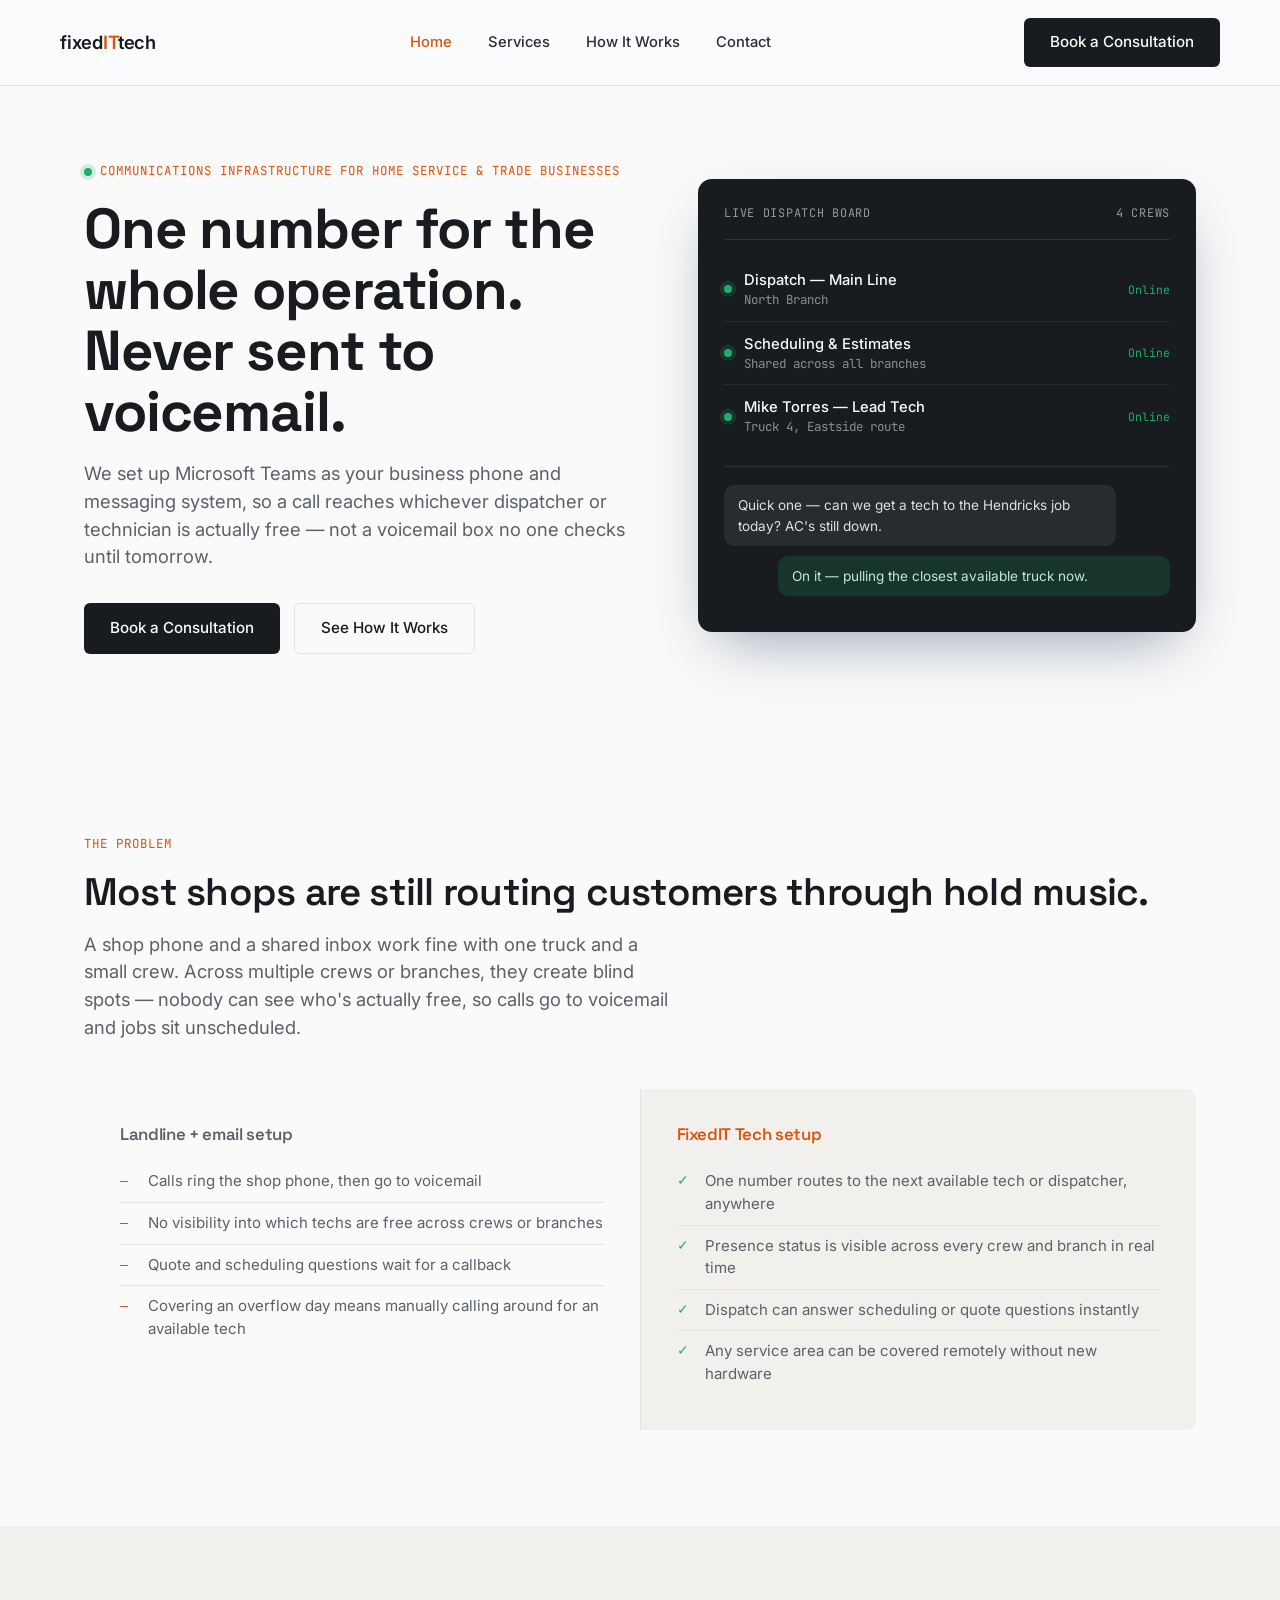
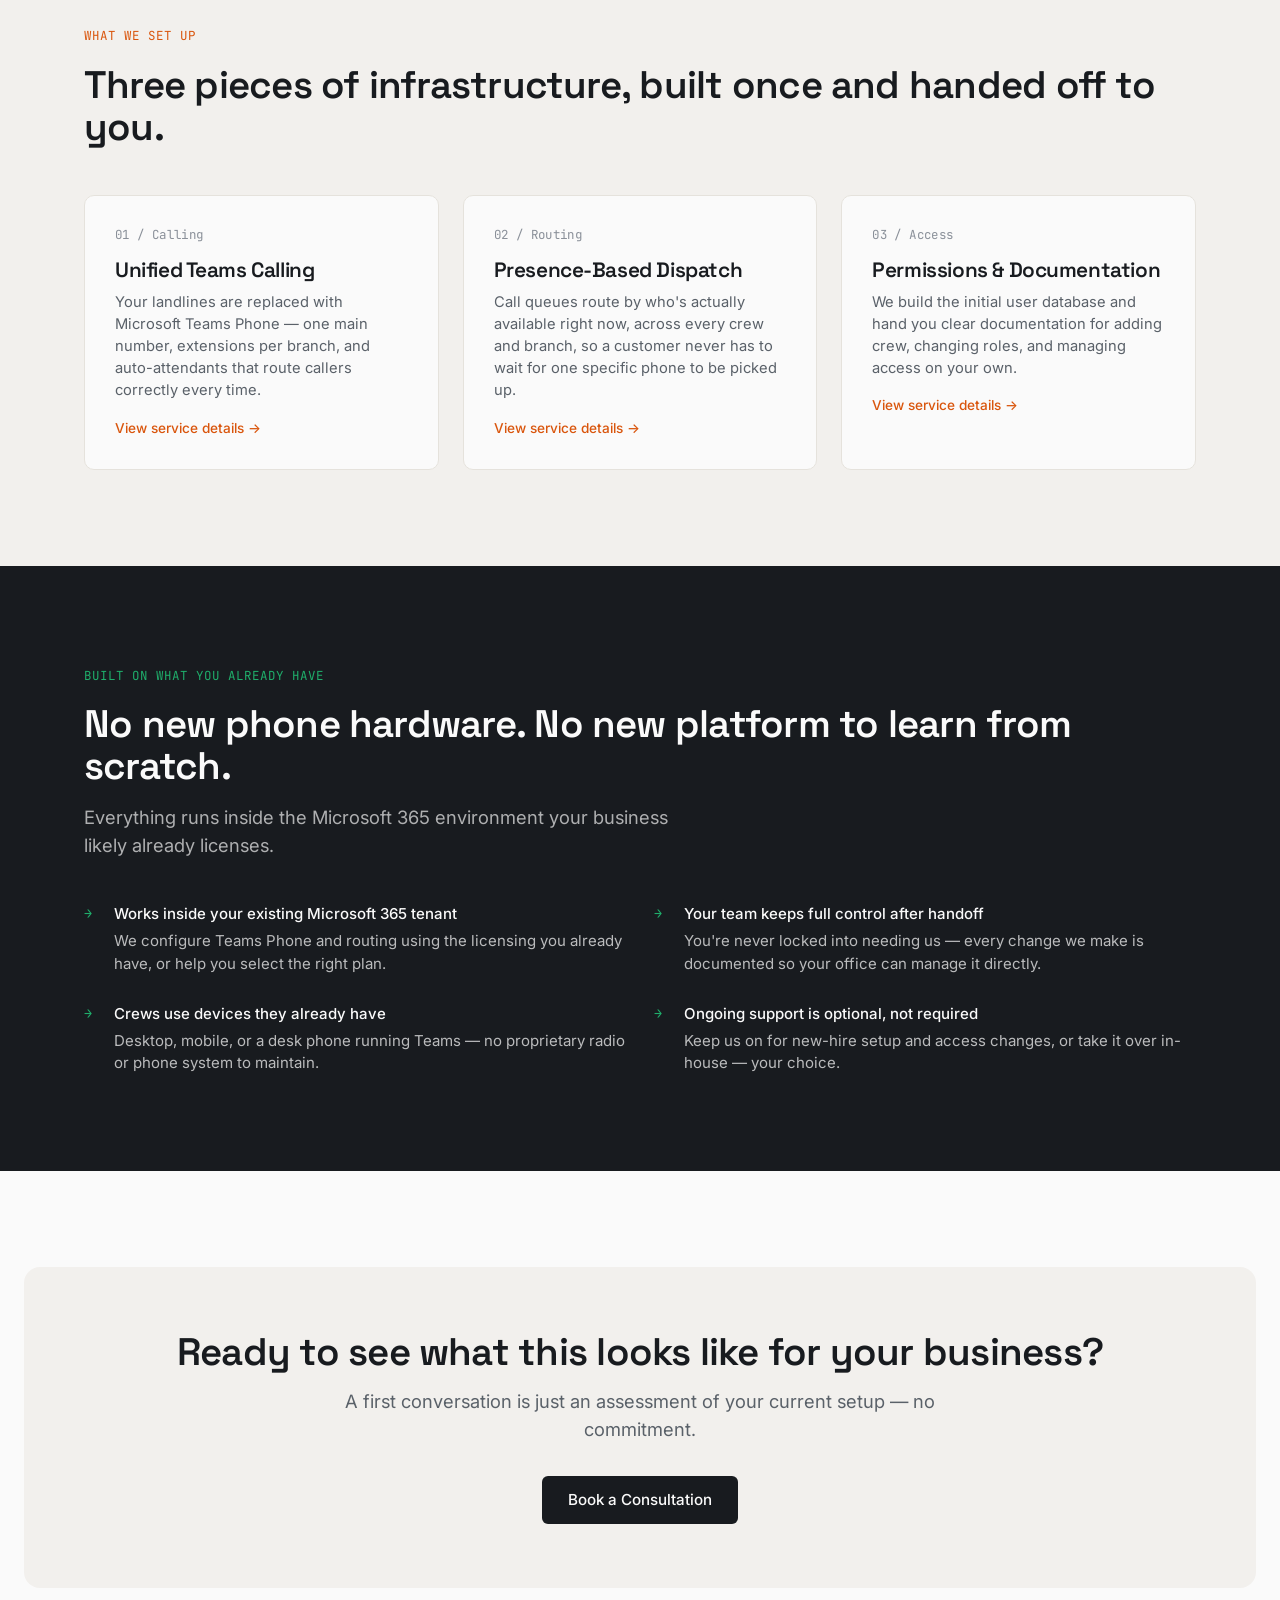
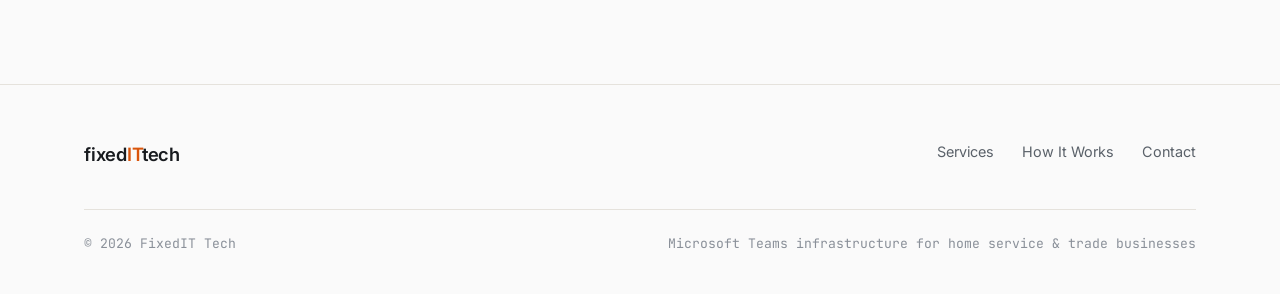
==== index.html @ 19139091 "Add files via upload" ====
<!DOCTYPE html>
<html lang="en">
<head>
<meta charset="UTF-8">
<meta name="viewport" content="width=device-width, initial-scale=1.0">
<title>FixedIT Tech — Microsoft Teams communications for home service & trade businesses</title>
<meta name="description" content="FixedIT Tech sets up Microsoft Teams calling, presence-based dispatch routing, and managed permissions so home service and trade businesses can replace outdated phone systems with real-time, cross-crew communication.">
<link rel="stylesheet" href="css/styles.css">
</head>
<body>

<header class="site-nav">
  <div class="wrap nav-inner">
    <a href="index.html" class="logo">fixed<span class="accent">IT</span>tech</a>
    <nav class="nav-links">
      <a href="index.html" class="current">Home</a>
      <a href="services.html">Services</a>
      <a href="how-it-works.html">How It Works</a>
      <a href="contact.html">Contact</a>
    </nav>
    <div class="nav-cta">
      <a href="contact.html" class="btn btn-primary">Book a Consultation</a>
      <button class="nav-toggle" aria-label="Toggle menu"><span></span><span></span><span></span></button>
    </div>
  </div>
</header>

<section class="hero">
  <div class="wrap hero-grid">
    <div>
      <span class="eyebrow"><span class="dot"></span> Communications infrastructure for home service & trade businesses</span>
      <h1>One number for the whole operation. Never sent to voicemail.</h1>
      <p class="lede">We set up Microsoft Teams as your business phone and messaging system, so a call reaches whichever dispatcher or technician is actually free — not a voicemail box no one checks until tomorrow.</p>
      <div class="btn-row">
        <a href="contact.html" class="btn btn-primary">Book a Consultation</a>
        <a href="how-it-works.html" class="btn btn-ghost">See How It Works</a>
      </div>
    </div>

    <div class="presence-panel reveal">
      <div class="presence-panel-head">
        <span>Live dispatch board</span>
        <span>4 crews</span>
      </div>
      <div class="presence-row">
        <span class="dot"></span>
        <div class="presence-info">
          <div class="presence-name">Dispatch — Main Line</div>
          <div class="presence-loc">North Branch</div>
        </div>
        <span class="presence-status">Online</span>
      </div>
      <div class="presence-row">
        <span class="dot"></span>
        <div class="presence-info">
          <div class="presence-name">Scheduling &amp; Estimates</div>
          <div class="presence-loc">Shared across all branches</div>
        </div>
        <span class="presence-status">Online</span>
      </div>
      <div class="presence-row">
        <span class="dot"></span>
        <div class="presence-info">
          <div class="presence-name">Mike Torres — Lead Tech</div>
          <div class="presence-loc">Truck 4, Eastside route</div>
        </div>
        <span class="presence-status">Online</span>
      </div>
      <div class="panel-chat">
        <div class="bubble">Quick one — can we get a tech to the Hendricks job today? AC's still down.</div>
        <div class="bubble reply">On it — pulling the closest available truck now.</div>
      </div>
    </div>
  </div>
</section>

<section>
  <div class="wrap reveal">
    <span class="eyebrow">The problem</span>
    <h2>Most shops are still routing customers through hold music.</h2>
    <p class="lede">A shop phone and a shared inbox work fine with one truck and a small crew. Across multiple crews or branches, they create blind spots — nobody can see who's actually free, so calls go to voicemail and jobs sit unscheduled.</p>

    <div class="split-compare">
      <div class="compare-col is-before">
        <h4 class="before-label">Landline + email setup</h4>
        <ul class="compare-list">
          <li><span class="mark">―</span> Calls ring the shop phone, then go to voicemail</li>
          <li><span class="mark">―</span> No visibility into which techs are free across crews or branches</li>
          <li><span class="mark">―</span> Quote and scheduling questions wait for a callback</li>
          <li><span class="mark">―</span> Covering an overflow day means manually calling around for an available tech</li>
        </ul>
      </div>
      <div class="compare-col is-after">
        <h4 class="after-label">FixedIT Tech setup</h4>
        <ul class="compare-list">
          <li><span class="mark">✓</span> One number routes to the next available tech or dispatcher, anywhere</li>
          <li><span class="mark">✓</span> Presence status is visible across every crew and branch in real time</li>
          <li><span class="mark">✓</span> Dispatch can answer scheduling or quote questions instantly</li>
          <li><span class="mark">✓</span> Any service area can be covered remotely without new hardware</li>
        </ul>
      </div>
    </div>
  </div>
</section>

<section style="background: var(--pale-gray);">
  <div class="wrap reveal">
    <span class="eyebrow">What we set up</span>
    <h2>Three pieces of infrastructure, built once and handed off to you.</h2>
    <div class="pillar-grid">
      <div class="pillar-card">
        <span class="mono-label">01 / Calling</span>
        <h3>Unified Teams Calling</h3>
        <p>Your landlines are replaced with Microsoft Teams Phone — one main number, extensions per branch, and auto-attendants that route callers correctly every time.</p>
        <a href="services.html" class="more">View service details →</a>
      </div>
      <div class="pillar-card">
        <span class="mono-label">02 / Routing</span>
        <h3>Presence-Based Dispatch</h3>
        <p>Call queues route by who's actually available right now, across every crew and branch, so a customer never has to wait for one specific phone to be picked up.</p>
        <a href="services.html" class="more">View service details →</a>
      </div>
      <div class="pillar-card">
        <span class="mono-label">03 / Access</span>
        <h3>Permissions &amp; Documentation</h3>
        <p>We build the initial user database and hand you clear documentation for adding crew, changing roles, and managing access on your own.</p>
        <a href="services.html" class="more">View service details →</a>
      </div>
    </div>
  </div>
</section>

<section class="trust-strip">
  <div class="wrap reveal">
    <span class="eyebrow" style="color: var(--presence-green);">Built on what you already have</span>
    <h2>No new phone hardware. No new platform to learn from scratch.</h2>
    <p class="lede">Everything runs inside the Microsoft 365 environment your business likely already licenses.</p>
    <div class="trust-grid">
      <div class="trust-item">
        <span class="mark">→</span>
        <p><strong>Works inside your existing Microsoft 365 tenant</strong>We configure Teams Phone and routing using the licensing you already have, or help you select the right plan.</p>
      </div>
      <div class="trust-item">
        <span class="mark">→</span>
        <p><strong>Your team keeps full control after handoff</strong>You're never locked into needing us — every change we make is documented so your office can manage it directly.</p>
      </div>
      <div class="trust-item">
        <span class="mark">→</span>
        <p><strong>Crews use devices they already have</strong>Desktop, mobile, or a desk phone running Teams — no proprietary radio or phone system to maintain.</p>
      </div>
      <div class="trust-item">
        <span class="mark">→</span>
        <p><strong>Ongoing support is optional, not required</strong>Keep us on for new-hire setup and access changes, or take it over in-house — your choice.</p>
      </div>
    </div>
  </div>
</section>

<section>
  <div class="cta-band reveal">
    <h2>Ready to see what this looks like for your business?</h2>
    <p class="lede" style="margin: 16px auto 0;">A first conversation is just an assessment of your current setup — no commitment.</p>
    <div class="btn-row">
      <a href="contact.html" class="btn btn-primary">Book a Consultation</a>
    </div>
  </div>
</section>

<footer>
  <div class="wrap">
    <div class="footer-inner">
      <a href="index.html" class="logo">fixed<span class="accent">IT</span>tech</a>
      <div class="footer-links">
        <a href="services.html">Services</a>
        <a href="how-it-works.html">How It Works</a>
        <a href="contact.html">Contact</a>
      </div>
    </div>
    <div class="footer-bottom">
      <span>© 2026 FixedIT Tech</span>
      <span>Microsoft Teams infrastructure for home service & trade businesses</span>
    </div>
  </div>
</footer>

<script src="js/script.js"></script>
</body>
</html>
---- css/styles.css ----
/* ===================================================================
   FixedIT Tech — design tokens (Home Services & Field Trades edition)
   Palette: confident, modern, professional. Signature: live dispatch status.
=================================================================== */

@import url('https://fonts.googleapis.com/css2?family=Space+Grotesk:wght@500;600;700&family=Inter:wght@400;500;600&family=JetBrains+Mono:wght@400;500&display=swap');

:root {
  --ink-dark: #181B1F;
  --ink-dark-soft: #2A2E33;
  --white: #FAFAFA;
  --accent-amber: #D9550C;
  --accent-amber-bright: #F2691A;
  --presence-green: #1FAE6B;
  --presence-green-soft: rgba(31, 174, 107, 0.18);
  --slate: #5A6169;
  --slate-light: #8A9099;
  --pale-gray: #F2F0ED;
  --border-gray: #E5E2DC;
  --warn-red: #B3401F;

  --font-display: 'Space Grotesk', sans-serif;
  --font-body: 'Inter', -apple-system, sans-serif;
  --font-mono: 'JetBrains Mono', monospace;

  --container: 1160px;
  --radius: 10px;
  --radius-sm: 6px;
}

/* ---------- Reset ---------- */
* { margin: 0; padding: 0; box-sizing: border-box; }
html { scroll-behavior: smooth; }
body {
  font-family: var(--font-body);
  color: var(--ink-dark);
  background: var(--white);
  line-height: 1.5;
  -webkit-font-smoothing: antialiased;
}
img { max-width: 100%; display: block; }
a { color: inherit; text-decoration: none; }
ul { list-style: none; }
button { font: inherit; cursor: pointer; border: none; background: none; }
input, textarea, select { font: inherit; }

@media (prefers-reduced-motion: reduce) {
  *, *::before, *::after {
    animation-duration: 0.001ms !important;
    animation-iteration-count: 1 !important;
    transition-duration: 0.001ms !important;
    scroll-behavior: auto !important;
  }
}

:focus-visible {
  outline: 2px solid var(--accent-amber-bright);
  outline-offset: 3px;
}

/* ---------- Layout ---------- */
.wrap {
  max-width: var(--container);
  margin: 0 auto;
  padding: 0 24px;
}
section { padding: 96px 0; }
@media (max-width: 720px) {
  section { padding: 64px 0; }
}

/* ---------- Typography ---------- */
.eyebrow {
  font-family: var(--font-mono);
  font-size: 0.78rem;
  letter-spacing: 0.08em;
  text-transform: uppercase;
  color: var(--accent-amber);
  display: inline-flex;
  align-items: center;
  gap: 8px;
  margin-bottom: 18px;
}
h1, h2, h3, h4 {
  font-family: var(--font-display);
  font-weight: 600;
  color: var(--ink-dark);
  letter-spacing: -0.02em;
  line-height: 1.08;
}
h1 { font-size: clamp(2.4rem, 4.4vw, 3.6rem); font-weight: 700; }
h2 { font-size: clamp(1.8rem, 3vw, 2.5rem); }
h3 { font-size: 1.3rem; }
h4 { font-size: 1.05rem; }
p { color: var(--slate); }
.lede {
  font-size: 1.15rem;
  color: var(--slate);
  max-width: 50ch;
  margin-top: 18px;
}
.mono-label {
  font-family: var(--font-mono);
  font-size: 0.78rem;
  color: var(--slate-light);
  letter-spacing: 0.03em;
}

/* ---------- Buttons ---------- */
.btn {
  display: inline-flex;
  align-items: center;
  gap: 8px;
  padding: 13px 26px;
  border-radius: var(--radius-sm);
  font-weight: 500;
  font-size: 0.95rem;
  transition: transform 0.15s ease, box-shadow 0.15s ease, background 0.15s ease;
}
.btn-primary {
  background: var(--ink-dark);
  color: var(--white);
}
.btn-primary:hover { background: var(--accent-amber); transform: translateY(-1px); }
.btn-ghost {
  background: transparent;
  color: var(--ink-dark);
  border: 1px solid var(--border-gray);
}
.btn-ghost:hover { border-color: var(--accent-amber); color: var(--accent-amber); }
.btn-row { display: flex; gap: 14px; flex-wrap: wrap; margin-top: 32px; }

/* ---------- Nav ---------- */
header.site-nav {
  position: sticky;
  top: 0;
  z-index: 50;
  background: rgba(250, 251, 252, 0.92);
  backdrop-filter: blur(8px);
  border-bottom: 1px solid var(--border-gray);
}
.nav-inner {
  display: flex;
  align-items: center;
  justify-content: space-between;
  padding: 18px 0;
}
.logo {
  font-family: var(--font-body);
  font-weight: 600;
  font-size: 1.15rem;
  color: var(--ink-dark);
  letter-spacing: -0.01em;
}
.logo .accent { color: var(--accent-amber); }
.nav-links {
  display: flex;
  align-items: center;
  gap: 36px;
}
.nav-links a {
  font-size: 0.92rem;
  color: var(--ink-dark-soft);
  font-weight: 500;
  position: relative;
}
.nav-links a:hover { color: var(--accent-amber); }
.nav-links a.current { color: var(--accent-amber); }
.nav-cta { display: flex; align-items: center; gap: 28px; }
.nav-toggle { display: none; flex-direction: column; gap: 5px; }
.nav-toggle span { width: 22px; height: 2px; background: var(--ink-dark); }

@media (max-width: 860px) {
  .nav-links { position: fixed; top: 64px; left: 0; right: 0; background: var(--white);
    flex-direction: column; align-items: flex-start; padding: 24px; gap: 20px;
    border-bottom: 1px solid var(--border-gray); transform: translateY(-150%);
    transition: transform 0.25s ease; }
  .nav-links.open { transform: translateY(0); }
  .nav-toggle { display: flex; }
  .nav-cta .btn-primary { display: none; }
}

/* ---------- Presence dot (signature motif) ---------- */
.dot {
  width: 8px; height: 8px; border-radius: 50%;
  background: var(--presence-green);
  position: relative;
  flex-shrink: 0;
}
.dot::after {
  content: '';
  position: absolute; inset: -4px;
  border-radius: 50%;
  background: var(--presence-green-soft);
  animation: pulse 2.4s ease-out infinite;
}
@keyframes pulse {
  0% { transform: scale(0.6); opacity: 1; }
  100% { transform: scale(2.1); opacity: 0; }
}

/* ---------- Hero ---------- */
.hero { padding-top: 72px; padding-bottom: 80px; }
.hero-grid {
  display: grid;
  grid-template-columns: 1.05fr 0.95fr;
  gap: 64px;
  align-items: center;
}
@media (max-width: 920px) {
  .hero-grid { grid-template-columns: 1fr; gap: 48px; }
}

/* Presence panel — the signature element */
.presence-panel {
  background: var(--ink-dark);
  border-radius: 14px;
  padding: 26px;
  box-shadow: 0 24px 60px -20px rgba(15, 42, 74, 0.45);
}
.presence-panel-head {
  display: flex; align-items: center; justify-content: space-between;
  margin-bottom: 18px; padding-bottom: 16px;
  border-bottom: 1px solid rgba(255,255,255,0.1);
}
.presence-panel-head span {
  font-family: var(--font-mono); font-size: 0.74rem; letter-spacing: 0.06em;
  color: rgba(255,255,255,0.55); text-transform: uppercase;
}
.presence-row {
  display: flex; align-items: center; gap: 12px;
  padding: 11px 0;
}
.presence-row + .presence-row { border-top: 1px solid rgba(255,255,255,0.07); }
.presence-info { flex: 1; min-width: 0; }
.presence-name { color: var(--white); font-size: 0.92rem; font-weight: 500; }
.presence-loc { color: rgba(255,255,255,0.5); font-size: 0.78rem; font-family: var(--font-mono); }
.presence-status { font-size: 0.72rem; color: var(--presence-green); font-family: var(--font-mono); }

.panel-chat {
  margin-top: 18px; padding-top: 18px;
  border-top: 1px solid rgba(255,255,255,0.1);
}
.bubble {
  background: rgba(255,255,255,0.07);
  border-radius: 10px;
  padding: 10px 14px;
  font-size: 0.85rem;
  color: rgba(255,255,255,0.85);
  max-width: 88%;
  margin-bottom: 10px;
}
.bubble.reply {
  background: var(--presence-green-soft);
  color: #BFEBD3;
  margin-left: auto;
  opacity: 0;
  transform: translateY(6px);
  animation: replyIn 0.5s ease forwards;
  animation-delay: 1.3s;
}
@keyframes replyIn { to { opacity: 1; transform: translateY(0); } }

/* ---------- Problem / before-after ---------- */
.split-compare {
  display: grid;
  grid-template-columns: 1fr 1fr;
  gap: 1px;
  background: var(--border-gray);
  border-radius: var(--radius);
  overflow: hidden;
  margin-top: 48px;
}
@media (max-width: 760px) { .split-compare { grid-template-columns: 1fr; } }
.compare-col { background: var(--white); padding: 36px; }
.compare-col.is-after { background: var(--pale-gray); }
.compare-col h4 { margin-bottom: 18px; }
.compare-col h4.before-label { color: var(--slate); }
.compare-col h4.after-label { color: var(--accent-amber); }
.compare-list li {
  display: flex; gap: 12px; padding: 9px 0;
  font-size: 0.94rem; color: var(--slate);
  border-top: 1px solid var(--border-gray);
}
.compare-list li:first-child { border-top: none; }
.mark { font-family: var(--font-mono); font-size: 0.85rem; flex-shrink: 0; width: 16px; }
.compare-col.is-before .mark { color: var(--warn-red); }
.compare-col.is-after .mark { color: var(--presence-green); }

/* ---------- Cards / pillars ---------- */
.pillar-grid {
  display: grid;
  grid-template-columns: repeat(3, 1fr);
  gap: 24px;
  margin-top: 48px;
}
@media (max-width: 860px) { .pillar-grid { grid-template-columns: 1fr; } }
.pillar-card {
  border: 1px solid var(--border-gray);
  border-radius: var(--radius);
  padding: 30px;
  background: var(--white);
  transition: border-color 0.15s ease, transform 0.15s ease;
}
.pillar-card:hover { border-color: var(--accent-amber); transform: translateY(-2px); }
.pillar-card .mono-label { margin-bottom: 14px; display: block; }
.pillar-card p { margin-top: 10px; font-size: 0.92rem; }
.pillar-card a.more { font-size: 0.85rem; color: var(--accent-amber); font-weight: 500; margin-top: 16px; display: inline-block; }

/* ---------- Trust strip ---------- */
.trust-strip { background: var(--ink-dark); color: var(--white); }
.trust-strip h2 { color: var(--white); }
.trust-strip .lede { color: rgba(255,255,255,0.65); }
.trust-grid {
  display: grid; grid-template-columns: repeat(2, 1fr);
  gap: 28px; margin-top: 44px;
}
@media (max-width: 760px) { .trust-grid { grid-template-columns: 1fr; } }
.trust-item { display: flex; gap: 14px; }
.trust-item .mark { color: var(--presence-green); font-family: var(--font-mono); flex-shrink: 0; }
.trust-item p { color: rgba(255,255,255,0.7); font-size: 0.94rem; }
.trust-item strong { color: var(--white); display: block; margin-bottom: 4px; font-weight: 500; }

/* ---------- CTA band ---------- */
.cta-band {
  background: var(--pale-gray);
  border-radius: 16px;
  padding: 64px;
  text-align: center;
  margin: 0 24px;
}
.cta-band .btn-row { justify-content: center; }
@media (max-width: 600px) { .cta-band { padding: 40px 24px; } }

/* ---------- Footer ---------- */
footer {
  border-top: 1px solid var(--border-gray);
  padding: 56px 0 40px;
}
.footer-inner {
  display: flex; justify-content: space-between; align-items: flex-start;
  flex-wrap: wrap; gap: 32px;
}
.footer-links { display: flex; gap: 28px; flex-wrap: wrap; }
.footer-links a { font-size: 0.9rem; color: var(--slate); }
.footer-links a:hover { color: var(--accent-amber); }
.footer-bottom {
  margin-top: 40px; padding-top: 24px; border-top: 1px solid var(--border-gray);
  font-size: 0.82rem; color: var(--slate-light); font-family: var(--font-mono);
  display: flex; justify-content: space-between; flex-wrap: wrap; gap: 12px;
}

/* ---------- Page header (interior pages) ---------- */
.page-header { padding: 64px 0 32px; border-bottom: 1px solid var(--border-gray); }
.page-header .lede { margin-top: 16px; }

/* ---------- Services page ---------- */
.service-row {
  display: grid; grid-template-columns: 0.4fr 1fr; gap: 48px;
  padding: 48px 0; border-top: 1px solid var(--border-gray);
}
.service-row:first-of-type { border-top: none; }
@media (max-width: 800px) { .service-row { grid-template-columns: 1fr; gap: 16px; } }
.service-num { font-family: var(--font-mono); color: var(--slate-light); font-size: 0.85rem; }
.service-row h3 { margin-top: 8px; }
.service-detail-list { margin-top: 20px; }
.service-detail-list li {
  display: flex; gap: 10px; padding: 7px 0; font-size: 0.92rem; color: var(--slate);
}
.service-detail-list .dot { margin-top: 7px; }

table.compare-table {
  width: 100%; border-collapse: collapse; margin-top: 24px;
}
table.compare-table th, table.compare-table td {
  text-align: left; padding: 14px 16px; font-size: 0.9rem;
  border-bottom: 1px solid var(--border-gray);
}
table.compare-table th {
  font-family: var(--font-mono); font-size: 0.76rem; text-transform: uppercase;
  letter-spacing: 0.05em; color: var(--slate-light); font-weight: 500;
}
table.compare-table td.old-col { color: var(--slate); }
table.compare-table td.new-col { color: var(--ink-dark); font-weight: 500; }

/* ---------- How it works ---------- */
.steps { margin-top: 56px; }
.step {
  display: grid; grid-template-columns: 80px 1fr; gap: 32px;
  padding: 40px 0; position: relative;
}
.step:not(:last-child)::after {
  content: ''; position: absolute; left: 39px; top: 84px; bottom: -8px;
  width: 1px; background: var(--border-gray);
}
.step-num {
  font-family: var(--font-display); font-size: 2.1rem; color: var(--border-gray);
  font-weight: 500; line-height: 1;
}
.step-phase { margin-top: 6px; }
.step h3 { margin-bottom: 10px; }
.step p.lede { max-width: 60ch; }

/* ---------- Contact page ---------- */
.contact-grid {
  display: grid; grid-template-columns: 1.1fr 0.9fr; gap: 56px; margin-top: 48px;
}
@media (max-width: 860px) { .contact-grid { grid-template-columns: 1fr; } }
.field { margin-bottom: 20px; }
.field label {
  display: block; font-size: 0.85rem; font-weight: 500; color: var(--ink-dark);
  margin-bottom: 7px;
}
.field input, .field textarea, .field select {
  width: 100%; padding: 12px 14px; border: 1px solid var(--border-gray);
  border-radius: var(--radius-sm); color: var(--ink-dark); background: var(--white);
}
.field input:focus, .field textarea:focus, .field select:focus {
  border-color: var(--accent-amber); outline: none;
}
.field-row { display: grid; grid-template-columns: 1fr 1fr; gap: 16px; }
@media (max-width: 500px) { .field-row { grid-template-columns: 1fr; } }

.contact-card {
  background: var(--pale-gray); border-radius: var(--radius); padding: 32px;
}
.contact-card .mono-label { display: block; margin-bottom: 4px; }
.contact-card .contact-value { font-size: 1.05rem; margin-bottom: 24px; }
.contact-card .contact-value a { color: var(--accent-amber); font-weight: 500; }
.next-steps li { display: flex; gap: 12px; padding: 10px 0; font-size: 0.88rem; color: var(--slate); border-top: 1px solid var(--border-gray); }
.next-steps li:first-child { border-top: none; }
.next-steps .step-mark { font-family: var(--font-mono); color: var(--accent-amber); }

/* ---------- Reveal on scroll ---------- */
.reveal { opacity: 0; transform: translateY(16px); transition: opacity 0.6s ease, transform 0.6s ease; }
.reveal.is-visible { opacity: 1; transform: translateY(0); }
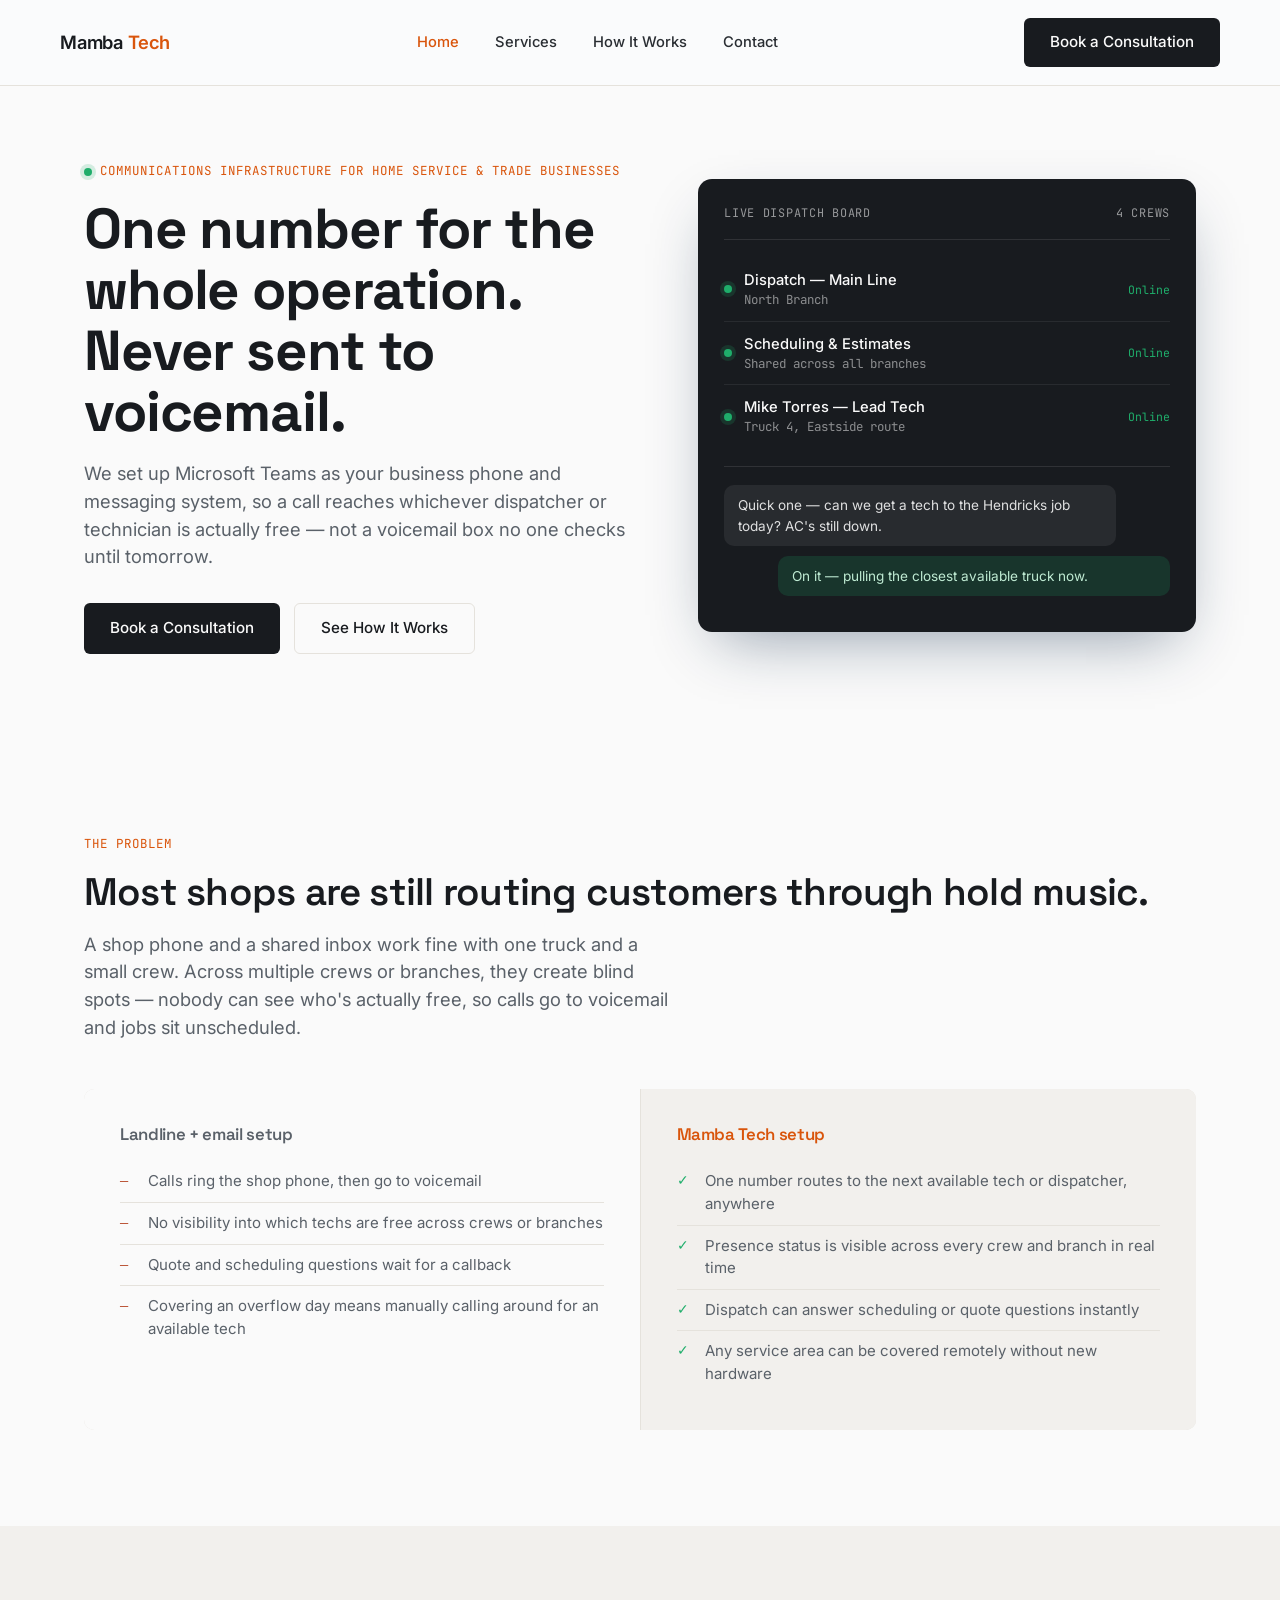
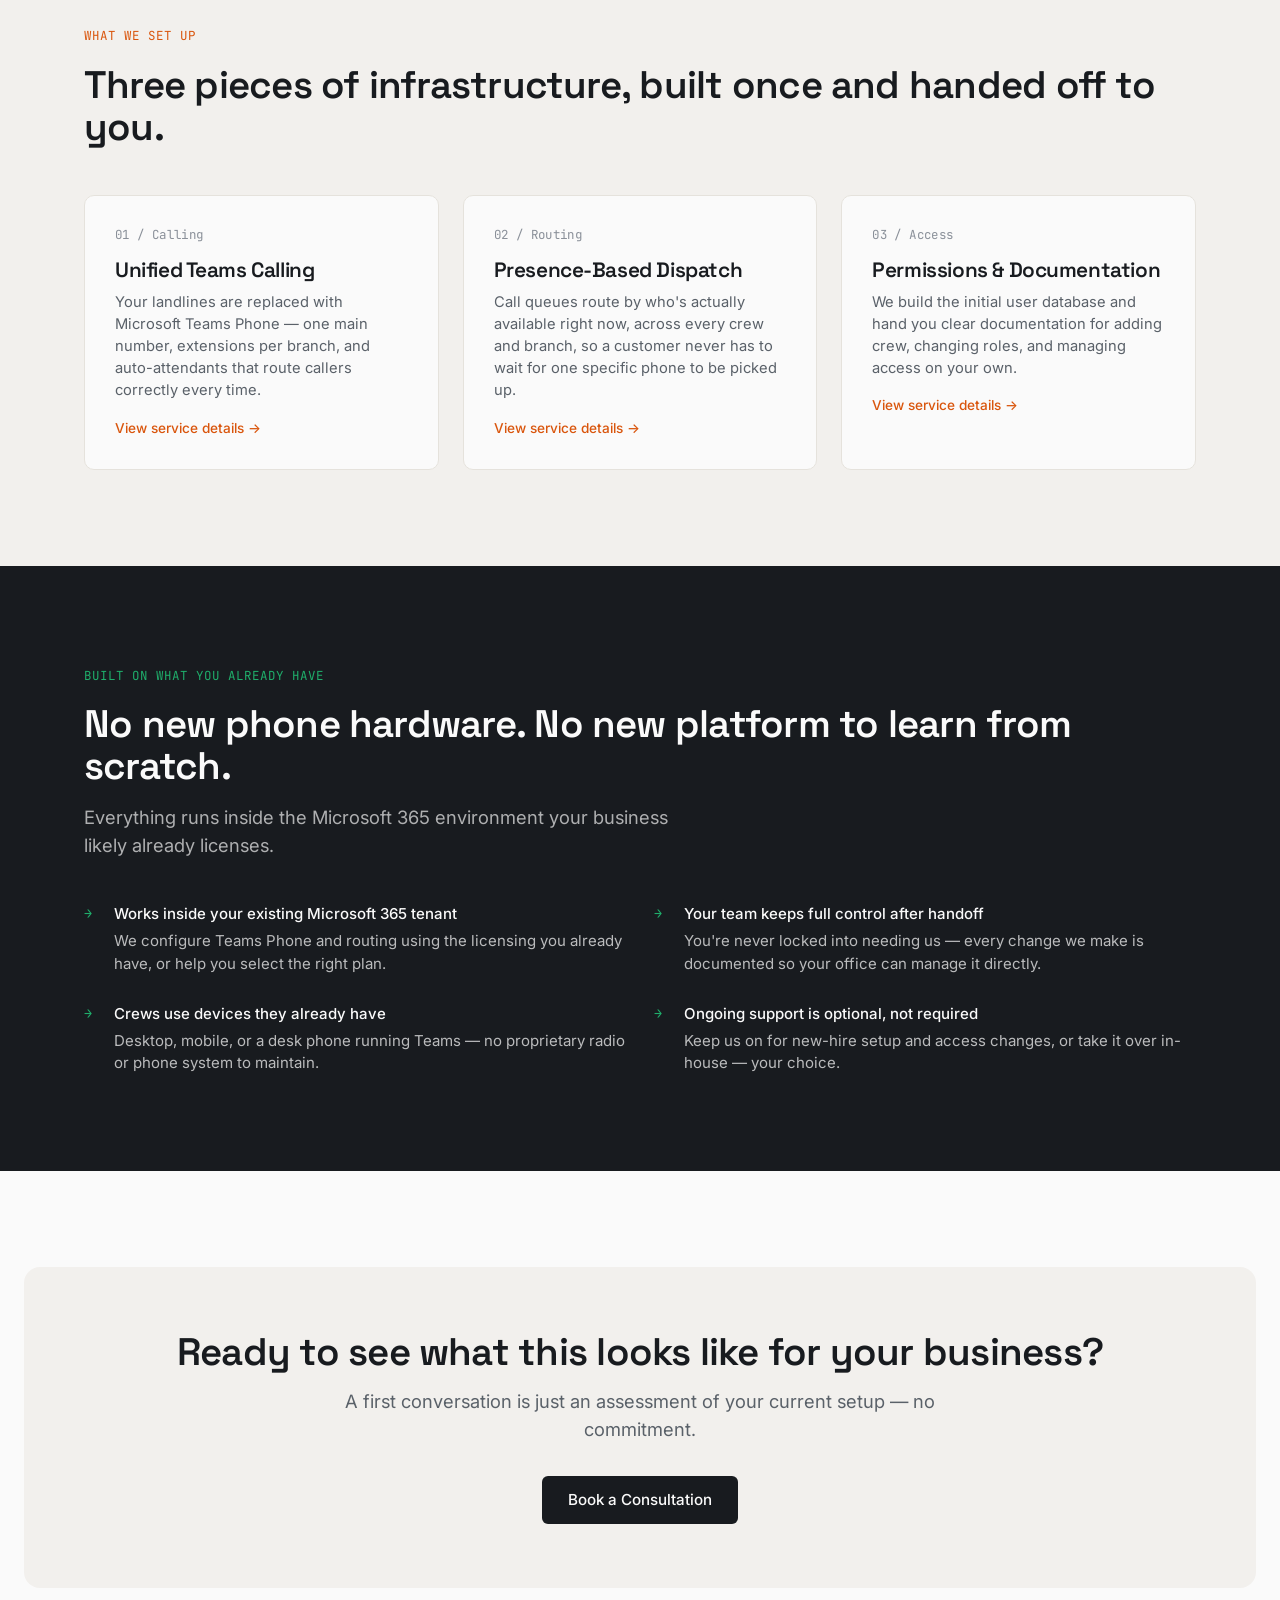
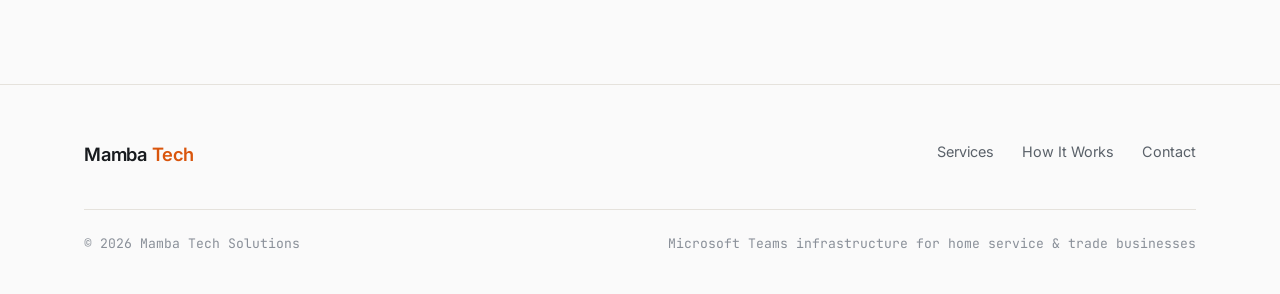
==== commit 5b0b2f5e: "Add files via upload" ====
--- a/index.html
+++ b/index.html
@@ -3,15 +3,15 @@
 <head>
 <meta charset="UTF-8">
 <meta name="viewport" content="width=device-width, initial-scale=1.0">
-<title>FixedIT Tech — Microsoft Teams communications for home service & trade businesses</title>
-<meta name="description" content="FixedIT Tech sets up Microsoft Teams calling, presence-based dispatch routing, and managed permissions so home service and trade businesses can replace outdated phone systems with real-time, cross-crew communication.">
+<title>Mamba Tech Solutions — Microsoft Teams communications for home service & trade businesses</title>
+<meta name="description" content="Mamba Tech Solutions sets up Microsoft Teams calling, presence-based dispatch routing, and managed permissions so home service and trade businesses can replace outdated phone systems with real-time, cross-crew communication.">
 <link rel="stylesheet" href="css/styles.css">
 </head>
 <body>
 
 <header class="site-nav">
   <div class="wrap nav-inner">
-    <a href="index.html" class="logo">fixed<span class="accent">IT</span>tech</a>
+    <a href="index.html" class="logo">Mamba <span class="accent">Tech</span></a>
     <nav class="nav-links">
       <a href="index.html" class="current">Home</a>
       <a href="services.html">Services</a>
@@ -91,7 +91,7 @@
         </ul>
       </div>
       <div class="compare-col is-after">
-        <h4 class="after-label">FixedIT Tech setup</h4>
+        <h4 class="after-label">Mamba Tech setup</h4>
         <ul class="compare-list">
           <li><span class="mark">✓</span> One number routes to the next available tech or dispatcher, anywhere</li>
           <li><span class="mark">✓</span> Presence status is visible across every crew and branch in real time</li>
@@ -169,7 +169,7 @@
 <footer>
   <div class="wrap">
     <div class="footer-inner">
-      <a href="index.html" class="logo">fixed<span class="accent">IT</span>tech</a>
+      <a href="index.html" class="logo">Mamba <span class="accent">Tech</span></a>
       <div class="footer-links">
         <a href="services.html">Services</a>
         <a href="how-it-works.html">How It Works</a>
@@ -177,7 +177,7 @@
       </div>
     </div>
     <div class="footer-bottom">
-      <span>© 2026 FixedIT Tech</span>
+      <span>© 2026 Mamba Tech Solutions</span>
       <span>Microsoft Teams infrastructure for home service & trade businesses</span>
     </div>
   </div>
--- a/css/styles.css
+++ b/css/styles.css
@@ -1,5 +1,5 @@
 /* ===================================================================
-   FixedIT Tech — design tokens (Home Services & Field Trades edition)
+   Mamba Tech Solutions — design tokens (Home Services & Field Trades)
    Palette: confident, modern, professional. Signature: live dispatch status.
 =================================================================== */
 
